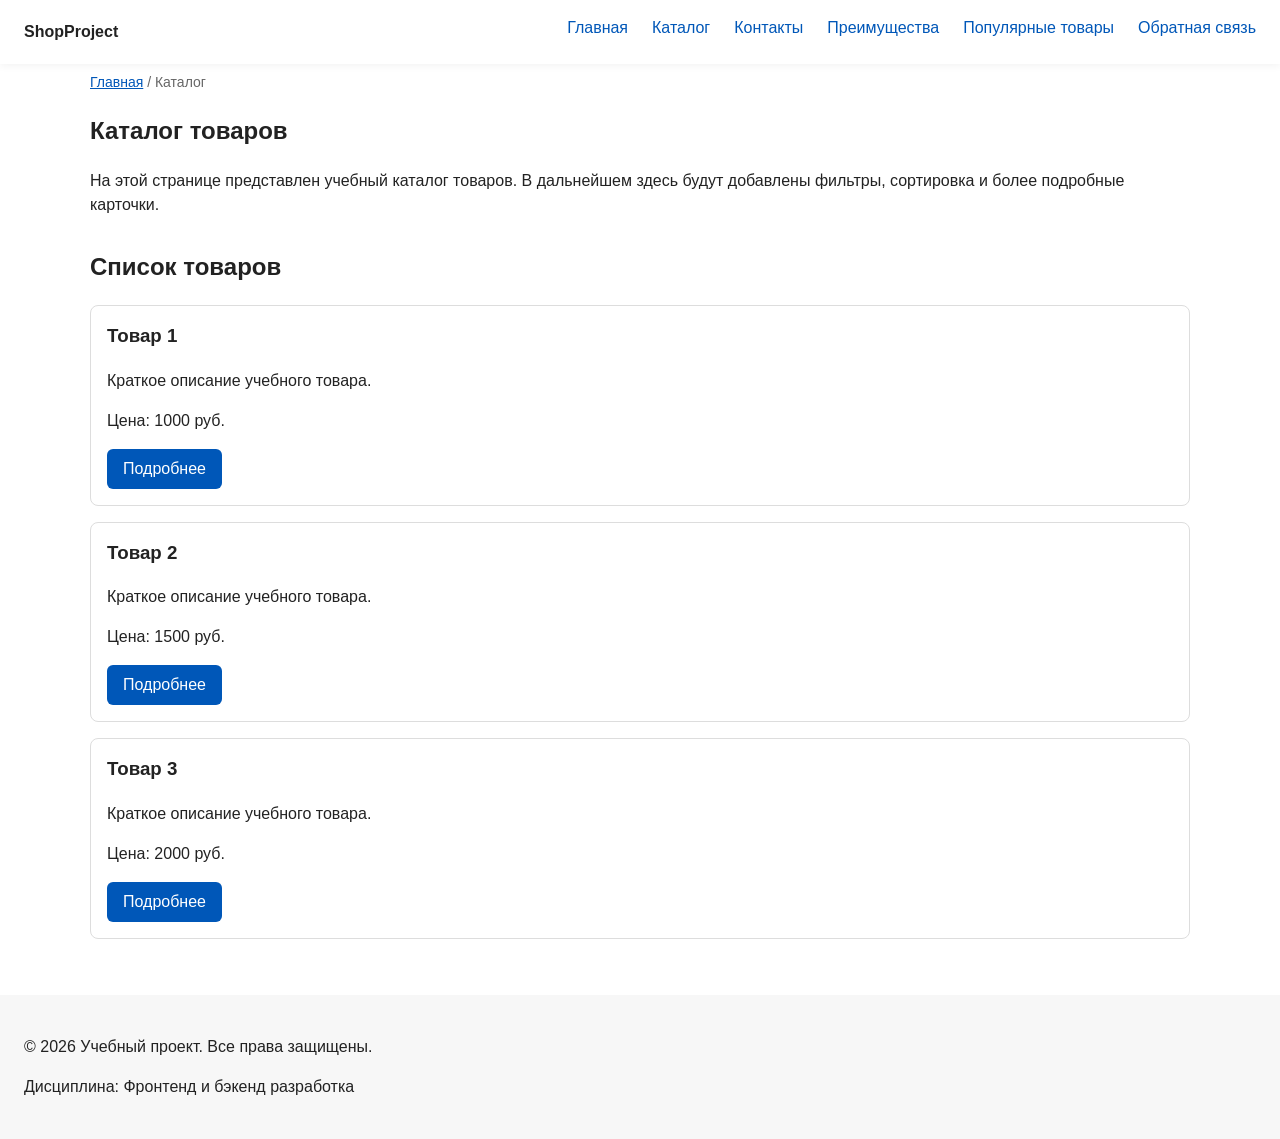
==== catalog.html @ c5d04561 "feat: add multi=page structure navigation and anchors" ====
<!DOCTYPE html>
<html lang="ru">
<head>
  <meta charset="UTF-8">
  <meta name="viewport" content="width=device-width, initial-scale=1.0">
  <meta name="description" content="Каталог товаров учебного интернет-магазина.">
  <title>Каталог товаров — Учебный интернет-магазин</title>
  <link rel="stylesheet" href="css/style.css">
</head>
<body>
  <header>
    <div class="site-header">
      <a class="site-logo" href="index.html">ShopProject</a>

      <nav class="site-nav" aria-label="Основная навигация">
        <ul class="site-nav__list">
          <li><a href="index.html">Главная</a></li>
          <li><a href="catalog.html">Каталог</a></li>
          <li><a href="contacts.html">Контакты</a></li>
          <li><a href="index.html#advantages">Преимущества</a></li>
          <li><a href="index.html#popular">Популярные товары</a></li>
          <li><a href="index.html#contacts">Обратная связь</a></li>
        </ul>
      </nav>
    </div>
  </header>

  <main>
    <nav class="breadcrumbs" aria-label="Хлебные крошки">
      <a href="index.html">Главная</a>
      <span>Каталог</span>
    </nav>

    <section class="section">
      <h1>Каталог товаров</h1>
      <p>
        На этой странице представлен учебный каталог товаров.
        В дальнейшем здесь будут добавлены фильтры, сортировка и более
        подробные карточки.
      </p>
    </section>

    <section class="section">
      <h2>Список товаров</h2>

      <article class="product-card">
        <h3>Товар 1</h3>
        <p>Краткое описание учебного товара.</p>
        <p>Цена: 1000 руб.</p>
        <a class="button" href="index.html#popular">Подробнее</a>
      </article>

      <article class="product-card">
        <h3>Товар 2</h3>
        <p>Краткое описание учебного товара.</p>
        <p>Цена: 1500 руб.</p>
        <a class="button" href="index.html#popular">Подробнее</a>
      </article>

      <article class="product-card">
        <h3>Товар 3</h3>
        <p>Краткое описание учебного товара.</p>
        <p>Цена: 2000 руб.</p>
        <a class="button" href="index.html#popular">Подробнее</a>
      </article>
    </section>
  </main>

  <footer>
    <p>&copy; 2026 Учебный проект. Все права защищены.</p>
    <p>Дисциплина: Фронтенд и бэкенд разработка</p>
  </footer>
</body>
</html>
---- css/style.css ----
/* ===============================
   1. Переменные проекта
   =============================== */

:root {
  /* Основные цвета проекта */
  --color-bg: #ffffff;
  --color-text: #222222;
  --color-muted: #666666;
  --color-primary: #0057b8;
  --color-primary-dark: #003f86;
  --color-border: #dddddd;
  --color-surface: #f7f7f7;
  --color-surface-accent: #eef5ff;
  --color-danger: #b00020;
  --color-success: #168a2f;
  --color-success-bg: #eefaf0;
  --color-white: #ffffff;

  /* Отступы */
  --space-xs: 4px;
  --space-sm: 8px;
  --space-md: 16px;
  --space-lg: 24px;
  --space-xl: 32px;

  /* Скругления */
  --radius-sm: 6px;
  --radius-md: 8px;
  --radius-lg: 12px;

  /* Размеры */
  --container-width: 1100px;
}

/* ===============================
   2. Базовые стили
   =============================== */

* {
  box-sizing: border-box;
}

body {
  margin: 0;
  font-family: Arial, sans-serif;
  line-height: 1.5;
  color: var(--color-text);
  background-color: var(--color-bg);
}

header,
main,
footer {
  padding: var(--space-lg);
}

/* ===============================
   3. Общие элементы интерфейса
   =============================== */

a {
  color: var(--color-primary);
}

a:hover {
  color: var(--color-primary-dark);
}

a:focus-visible {
  outline: 2px solid var(--color-primary);
  outline-offset: 3px;
}

.button,
.form-actions button {
  display: inline-block;
  padding: var(--space-sm) var(--space-md);
  color: var(--color-white);
  background-color: var(--color-primary);
  text-decoration: none;
  border: none;
  cursor: pointer;
  border-radius: var(--radius-sm);
}

.button:hover,
.form-actions button:hover {
  color: var(--color-white);
  background-color: var(--color-primary-dark);
}

.button:focus-visible,
.form-actions button:focus-visible {
  outline: 2px solid var(--color-primary);
  outline-offset: 3px;
}

.button:disabled,
.form-actions button:disabled {
  opacity: 0.6;
  cursor: not-allowed;
}

/* ===============================
   4. Компоненты страницы
   =============================== */

header {
  background-color: var(--color-surface);
}

footer {
  background-color: var(--color-surface);
}

.site-header {
  display: flex;
  justify-content: space-between;
  align-items: center;
  position: fixed;
  top: 0;
  left: 0;
  right: 0;
  z-index: 100;
  padding: 16px 24px;
  background: #fff;
  box-shadow: 0 2px 8px rgba(0,0,0,0.05);
}

.site-logo {
  font-weight: bold;
  text-decoration: none;
  color: var(--color-text);
}

.site-nav__list {
  display: flex;
  gap: 24px;
  list-style: none;
  margin: 0;
  padding: 0;
}

.site-nav__list li {
  margin-bottom: var(--space-sm);
}

.site-nav__list a {
  text-decoration: none;
}

.site-logo:hover {
  color: var(--color-primary-dark);
}

.site-nav__list a:hover {
  text-decoration: underline;
}

.hero {
  text-align: center;
  max-width: var(--container-width);
  margin: 0 auto var(--space-xl);
  padding: var(--space-xl) var(--space-lg);
  background-color: var(--color-surface-accent);
  border-radius: var(--radius-lg);
}

.section {
  max-width: var(--container-width);
  margin: 0 auto var(--space-xl);
}

.section h2 {
  margin-top: 0;
}

.product-card {
  margin-bottom: var(--space-md);
  padding: var(--space-md);
  border: 1px solid var(--color-border);
  border-radius: var(--radius-md);
  background-color: var(--color-bg);
}

.product-card:hover {
  border-color: var(--color-primary);
}

.product-card h3 {
  margin-top: 0;
}

.aside-info {
  max-width: var(--container-width);
  margin: 0 auto var(--space-xl);
  padding: var(--space-md);
  border-left: 4px solid var(--color-primary);
  background-color: var(--color-surface);
}

.advantages-list {
  display: grid;
  grid-template-columns: repeat(auto-fill, minmax(220px, 1fr));
  gap: var(--space-md);
  list-style: none;
  padding: 0;
  margin: 0;
}

.advantages-list li {
  padding: var(--space-md);
  background-color: var(--color-surface);
  border-left: 4px solid var(--color-primary);
  border-radius: var(--radius-md);
}

/* ===============================
   5. Форма и модальное окно
   =============================== */

.order-dialog {
  width: min(100% - var(--space-xl), 560px);
  padding: var(--space-lg);
  border: none;
  border-radius: var(--radius-lg);
}

.order-dialog::backdrop {
  background-color: rgba(0, 0, 0, 0.5);
}

.form-field {
  margin-bottom: var(--space-md);
}

.form-field label {
  display: block;
  margin-bottom: var(--space-xs);
}

.form-field input,
.form-field select,
.form-field textarea {
  width: 100%;
  padding: 10px 12px;
  border: 1px solid var(--color-border);
  border-radius: var(--radius-sm);
  font: inherit;
}

.form-field input[type="checkbox"] {
  width: auto;
}

.form-field small {
  display: block;
  margin-top: var(--space-xs);
  color: var(--color-muted);
}

.form-field input:hover,
.form-field select:hover,
.form-field textarea:hover {
  border-color: var(--color-primary);
}

.form-field input:focus,
.form-field select:focus,
.form-field textarea:focus {
  border-color: var(--color-primary);
}

.form-field input:focus-visible,
.form-field select:focus-visible,
.form-field textarea:focus-visible {
  outline: 2px solid var(--color-primary);
  outline-offset: 3px;
}

.form-field input[aria-invalid="true"],
.form-field select[aria-invalid="true"],
.form-field textarea[aria-invalid="true"] {
  border-color: var(--color-danger);
}

.form-actions {
  display: flex;
  gap: var(--space-md);
  margin-top: var(--space-lg);
}

.success-message {
  max-width: var(--container-width);
  margin: var(--space-lg) auto;
  padding: var(--space-md);
  border-left: 4px solid var(--color-success);
  background-color: var(--color-success-bg);
}

.breadcrumbs {
  max-width: var(--container-width);
  margin: 0 auto var(--space-md);
  font-size: 14px;
  color: var(--color-muted);
}

.breadcrumbs a {
  color: var(--color-primary);
}

.breadcrumbs span::before {
  content: " / ";
  color: var(--color-muted);
}

html {
  scroll-behavior: smooth;
}

:target {
  outline: 2px dashed var(--color-primary);
  outline-offset: 4px;
}
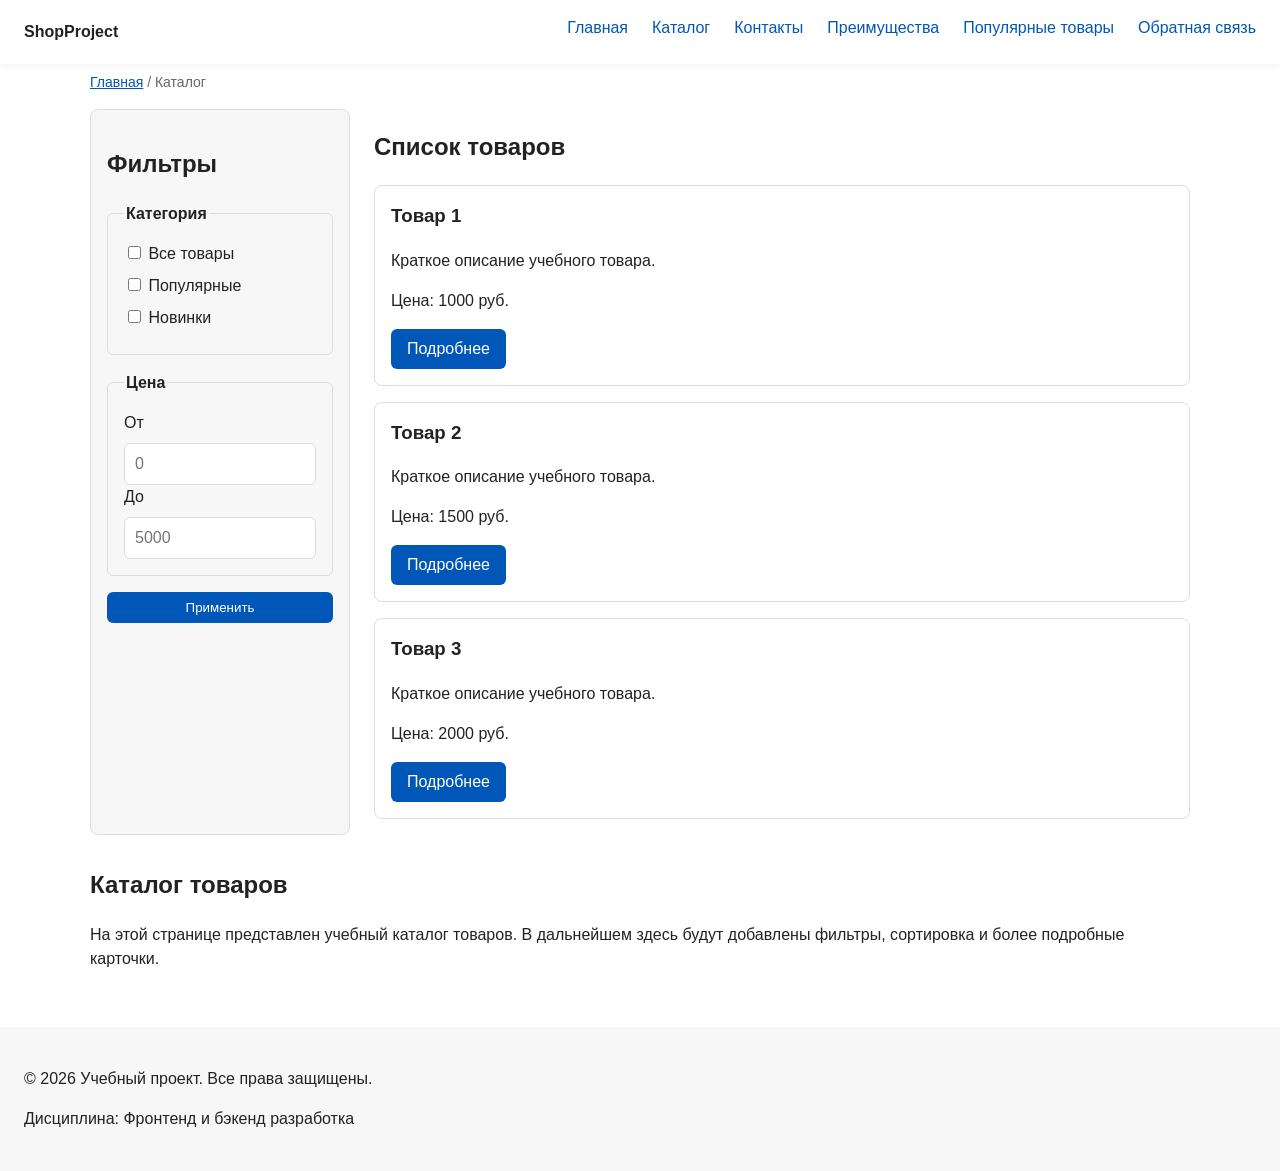
==== commit 4cfdbcc8: "feat: add flex navigation and grid catalog layout" ====
--- a/catalog.html
+++ b/catalog.html
@@ -30,19 +30,48 @@
       <a href="index.html">Главная</a>
       <span>Каталог</span>
     </nav>
+    <section class="catalog-layout">
+  <aside class="catalog-filters">
+    <h2>Фильтры</h2>
 
-    <section class="section">
-      <h1>Каталог товаров</h1>
-      <p>
-        На этой странице представлен учебный каталог товаров.
-        В дальнейшем здесь будут добавлены фильтры, сортировка и более
-        подробные карточки.
-      </p>
-    </section>
+    <form class="filters-form" action="#" method="get">
+      <fieldset>
+        <legend>Категория</legend>
 
-    <section class="section">
-      <h2>Список товаров</h2>
+        <label>
+          <input type="checkbox" name="category" value="all">
+          Все товары
+        </label>
 
+        <label>
+          <input type="checkbox" name="category" value="popular">
+          Популярные
+        </label>
+
+        <label>
+          <input type="checkbox" name="category" value="new">
+          Новинки
+        </label>
+      </fieldset>
+
+      <fieldset>
+        <legend>Цена</legend>
+
+        <label for="price-from">От</label>
+        <input id="price-from" name="price-from" type="number" min="0" placeholder="0">
+
+        <label for="price-to">До</label>
+        <input id="price-to" name="price-to" type="number" min="0" placeholder="5000">
+      </fieldset>
+
+      <button class="button" type="submit">Применить</button>
+    </form>
+  </aside>
+
+  <section class="catalog-products">
+    <h2>Список товаров</h2>
+
+    <div class="products-grid">
       <article class="product-card">
         <h3>Товар 1</h3>
         <p>Краткое описание учебного товара.</p>
@@ -63,7 +92,24 @@
         <p>Цена: 2000 руб.</p>
         <a class="button" href="index.html#popular">Подробнее</a>
       </article>
+    </div>
+  </section>
+</section>
+
+    <section class="section">
+      <h1>Каталог товаров</h1>
+      <p>
+        На этой странице представлен учебный каталог товаров.
+        В дальнейшем здесь будут добавлены фильтры, сортировка и более
+        подробные карточки.
+      </p>
     </section>
+
+    <!-- <section class="section">
+      <h2>Список товаров</h2>
+
+      
+    </section> -->
   </main>
 
   <footer>
--- a/css/style.css
+++ b/css/style.css
@@ -323,3 +323,53 @@
   outline: 2px dashed var(--color-primary);
   outline-offset: 4px;
 }
+
+.catalog-layout {
+  max-width: var(--container-width);
+  margin: 0 auto var(--space-xl);
+  display: grid;
+  grid-template-columns: 260px 1fr;
+  grid-template-areas: "filters products";
+  gap: var(--space-lg);
+}
+
+.catalog-filters {
+  grid-area: filters;
+  padding: var(--space-md);
+  border: 1px solid var(--color-border);
+  border-radius: var(--radius-md);
+  background-color: var(--color-surface);
+}
+
+.catalog-products {
+  grid-area: products;
+}
+
+.filters-form {
+  display: grid;
+  gap: var(--space-md);
+}
+
+.filters-form fieldset {
+  margin: 0;
+  padding: var(--space-md);
+  border: 1px solid var(--color-border);
+  border-radius: var(--radius-sm);
+}
+
+.filters-form legend {
+  font-weight: 700;
+}
+
+.filters-form label {
+  display: block;
+  margin-bottom: var(--space-sm);
+}
+
+.filters-form input[type="number"] {
+  width: 100%;
+  padding: 8px 10px;
+  border: 1px solid var(--color-border);
+  border-radius: var(--radius-sm);
+  font: inherit;
+}
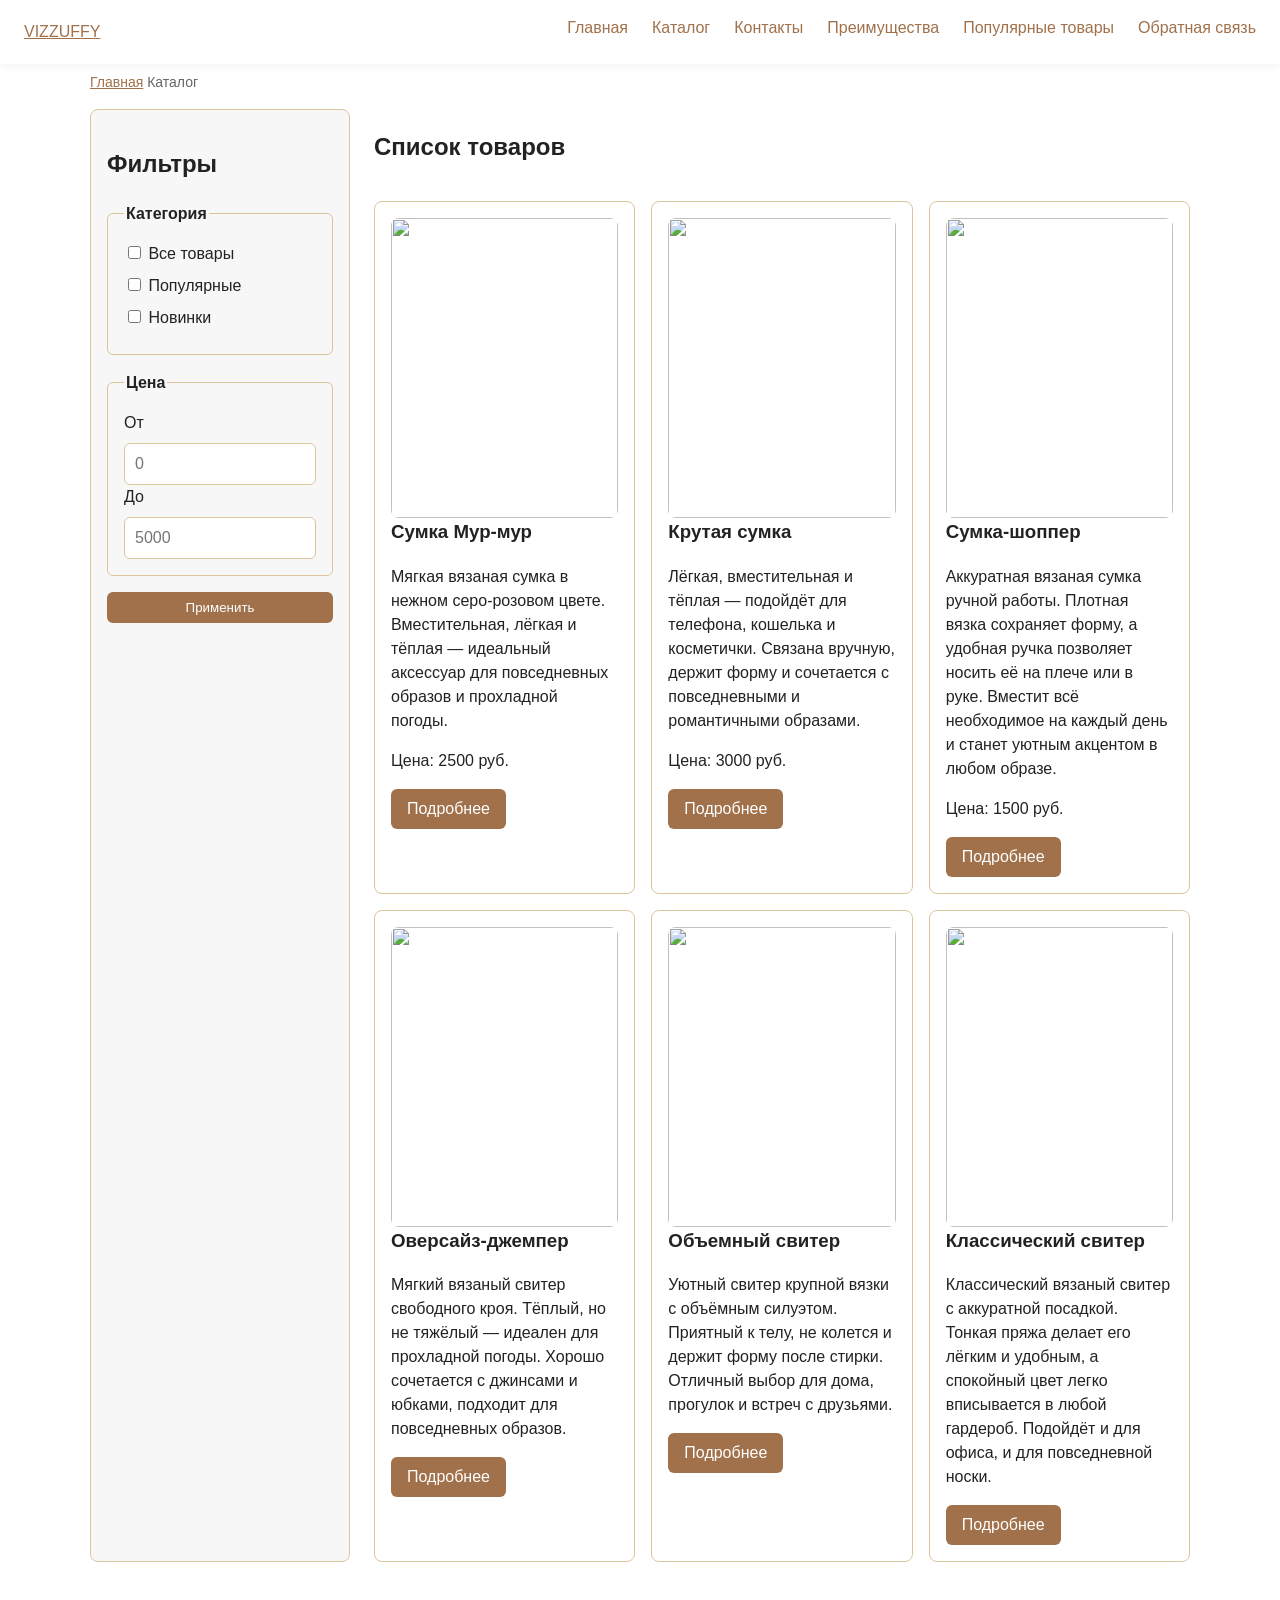
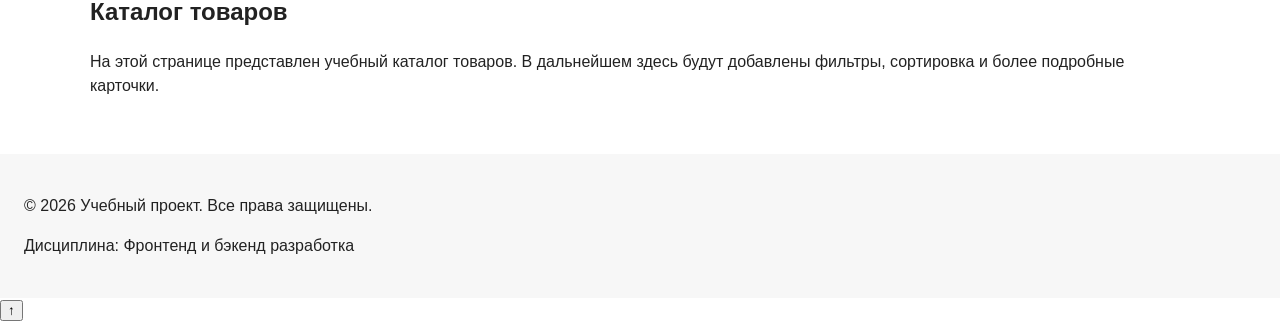
==== commit 688fc4af: "собственные доработки" ====
--- a/catalog.html
+++ b/catalog.html
@@ -4,13 +4,13 @@
   <meta charset="UTF-8">
   <meta name="viewport" content="width=device-width, initial-scale=1.0">
   <meta name="description" content="Каталог товаров учебного интернет-магазина.">
-  <title>Каталог товаров — Учебный интернет-магазин</title>
+  <title>Каталог товаров — Вязанные товары ручной работы</title>
   <link rel="stylesheet" href="css/style.css">
 </head>
 <body>
   <header>
     <div class="site-header">
-      <a class="site-logo" href="index.html">ShopProject</a>
+      <a class="site-logo" href="index.html">VIZZUFFY</a>
 
       <nav class="site-nav" aria-label="Основная навигация">
         <ul class="site-nav__list">
@@ -72,24 +72,45 @@
     <h2>Список товаров</h2>
 
     <div class="products-grid">
-      <article class="product-card">
-        <h3>Товар 1</h3>
-        <p>Краткое описание учебного товара.</p>
-        <p>Цена: 1000 руб.</p>
+      <article class="product-card" data-category="bags">
+        <img class="card-image" src="https://i.pinimg.com/originals/63/60/b8/6360b8467e60aa4ae4e73cc562774100.jpg?nii=t">
+        <h3>Сумка Мур-мур</h3>
+        <p>Мягкая вязаная сумка в нежном серо-розовом цвете. Вместительная, лёгкая и тёплая — идеальный аксессуар для повседневных образов и прохладной погоды.</p>
+        <p>Цена: 2500 руб.</p>
         <a class="button" href="index.html#popular">Подробнее</a>
       </article>
 
-      <article class="product-card">
-        <h3>Товар 2</h3>
-        <p>Краткое описание учебного товара.</p>
+      <article class="product-card" data-category="bags">
+        <img class="card-image" src="https://cs5.livemaster.ru/storage/0d/b0/7f0f68cb4814e8815391e8f4b6gt--sumki-sumka-vyazanaya-ruchnoj-raboty-hlopok-chernaya.jpg">
+        <h3>Крутая сумка</h3>
+        <p>Лёгкая, вместительная и тёплая — подойдёт для телефона, кошелька и косметички. Связана вручную, держит форму и сочетается с повседневными и романтичными образами.</p>
+        <p>Цена: 3000 руб.</p>
+        <a class="button" href="index.html#popular">Подробнее</a>
+      </article>
+
+      <article class="product-card" data-category="bags">
+        <img class="card-image" src="https://i.pinimg.com/originals/f4/cf/68/f4cf68cd416b99ff69c594500c74210a.webp?nii=t">
+        <h3>Сумка-шоппер</h3>
+        <p>Аккуратная вязаная сумка ручной работы. Плотная вязка сохраняет форму, а удобная ручка позволяет носить её на плече или в руке. Вместит всё необходимое на каждый день и станет уютным акцентом в любом образе.</p>
         <p>Цена: 1500 руб.</p>
         <a class="button" href="index.html#popular">Подробнее</a>
       </article>
-
-      <article class="product-card">
-        <h3>Товар 3</h3>
-        <p>Краткое описание учебного товара.</p>
-        <p>Цена: 2000 руб.</p>
+      <article class="product-card" data-category="sweater">
+        <img class="card-image" src="https://img-edg.joomcdn.net/0bfc8eba65635ffcc737f20ed9cdea19465d0588_original.jpeg">
+        <h3>Оверсайз-джемпер</h3>
+        <p>Мягкий вязаный свитер свободного кроя. Тёплый, но не тяжёлый — идеален для прохладной погоды. Хорошо сочетается с джинсами и юбками, подходит для повседневных образов.</p>
+        <a class="button" href="index.html#popular">Подробнее</a>
+      </article>
+      <article class="product-card" data-category="sweater">
+        <img class="card-image" src="https://cs1.livemaster.ru/storage/8c/08/1058fa3f1de74f67e6e8a7ef3c9y--odezhda-vyazanyj-sviter-iz-100-procent-peruanskoj-shersti.jpg">
+        <h3>Объемный свитер</h3>
+        <p>Уютный свитер крупной вязки с объёмным силуэтом. Приятный к телу, не колется и держит форму после стирки. Отличный выбор для дома, прогулок и встреч с друзьями.</p>
+        <a class="button" href="index.html#popular">Подробнее</a>
+      </article>
+      <article class="product-card" data-category="sweater">
+        <img class="card-image" src="https://cs2.livemaster.ru/storage/fe/89/ee93f611ab45e51d68b97ccb25lg--odezhda-vyazanyj-sviter-iz-kid-mohera-s-vyrezom.jpg">
+        <h3>Классический свитер</h3>
+        <p>Классический вязаный свитер с аккуратной посадкой. Тонкая пряжа делает его лёгким и удобным, а спокойный цвет легко вписывается в любой гардероб. Подойдёт и для офиса, и для повседневной носки.</p>
         <a class="button" href="index.html#popular">Подробнее</a>
       </article>
     </div>
@@ -116,5 +137,6 @@
     <p>&copy; 2026 Учебный проект. Все права защищены.</p>
     <p>Дисциплина: Фронтенд и бэкенд разработка</p>
   </footer>
+<button class="to-top" id="toTop" type="button" aria-label="Наверх">↑</button>
 </body>
 </html>
--- a/css/style.css
+++ b/css/style.css
@@ -7,11 +7,11 @@
   --color-bg: #ffffff;
   --color-text: #222222;
   --color-muted: #666666;
-  --color-primary: #0057b8;
-  --color-primary-dark: #003f86;
-  --color-border: #dddddd;
+  --color-primary: #a0714a;
+  --color-primary-dark: #612809;
+  --color-border: #dbc69c;
   --color-surface: #f7f7f7;
-  --color-surface-accent: #eef5ff;
+  --color-surface-accent: #fff4ee;
   --color-danger: #b00020;
   --color-success: #168a2f;
   --color-success-bg: #eefaf0;
@@ -128,7 +128,7 @@
   box-shadow: 0 2px 8px rgba(0,0,0,0.05);
 }
 
-.site-logo {
+.site-header__logo {
   font-weight: bold;
   text-decoration: none;
   color: var(--color-text);
@@ -190,6 +190,17 @@
 
 .product-card h3 {
   margin-top: 0;
+}
+
+.products-grid {
+  display: grid;
+  grid-template-columns: repeat(3, 1fr);
+  gap: var(--space-md);
+}
+
+/* Убираем нижний отступ у карточек внутри сетки */
+.products-grid .product-card {
+  margin-bottom: 0;
 }
 
 .aside-info {
@@ -306,14 +317,15 @@
   color: var(--color-muted);
 }
 
-.breadcrumbs a {
+.breadcrumbs__link {
   color: var(--color-primary);
 }
 
-.breadcrumbs span::before {
+.breadcrumbs__current::before {
   content: " / ";
   color: var(--color-muted);
 }
+
 
 html {
   scroll-behavior: smooth;
@@ -343,6 +355,19 @@
 
 .catalog-products {
   grid-area: products;
+  display: flex;
+  flex-wrap: wrap;
+  gap: var(--space-md);
+}
+
+.card-image {
+  width: 100%;
+  max-width: 300px;
+  height: 300px;
+  object-fit: cover;
+  object-position: center;
+  display: block;
+  border-radius: 8px;
 }
 
 .filters-form {
@@ -373,3 +398,4 @@
   border-radius: var(--radius-sm);
   font: inherit;
 }
+
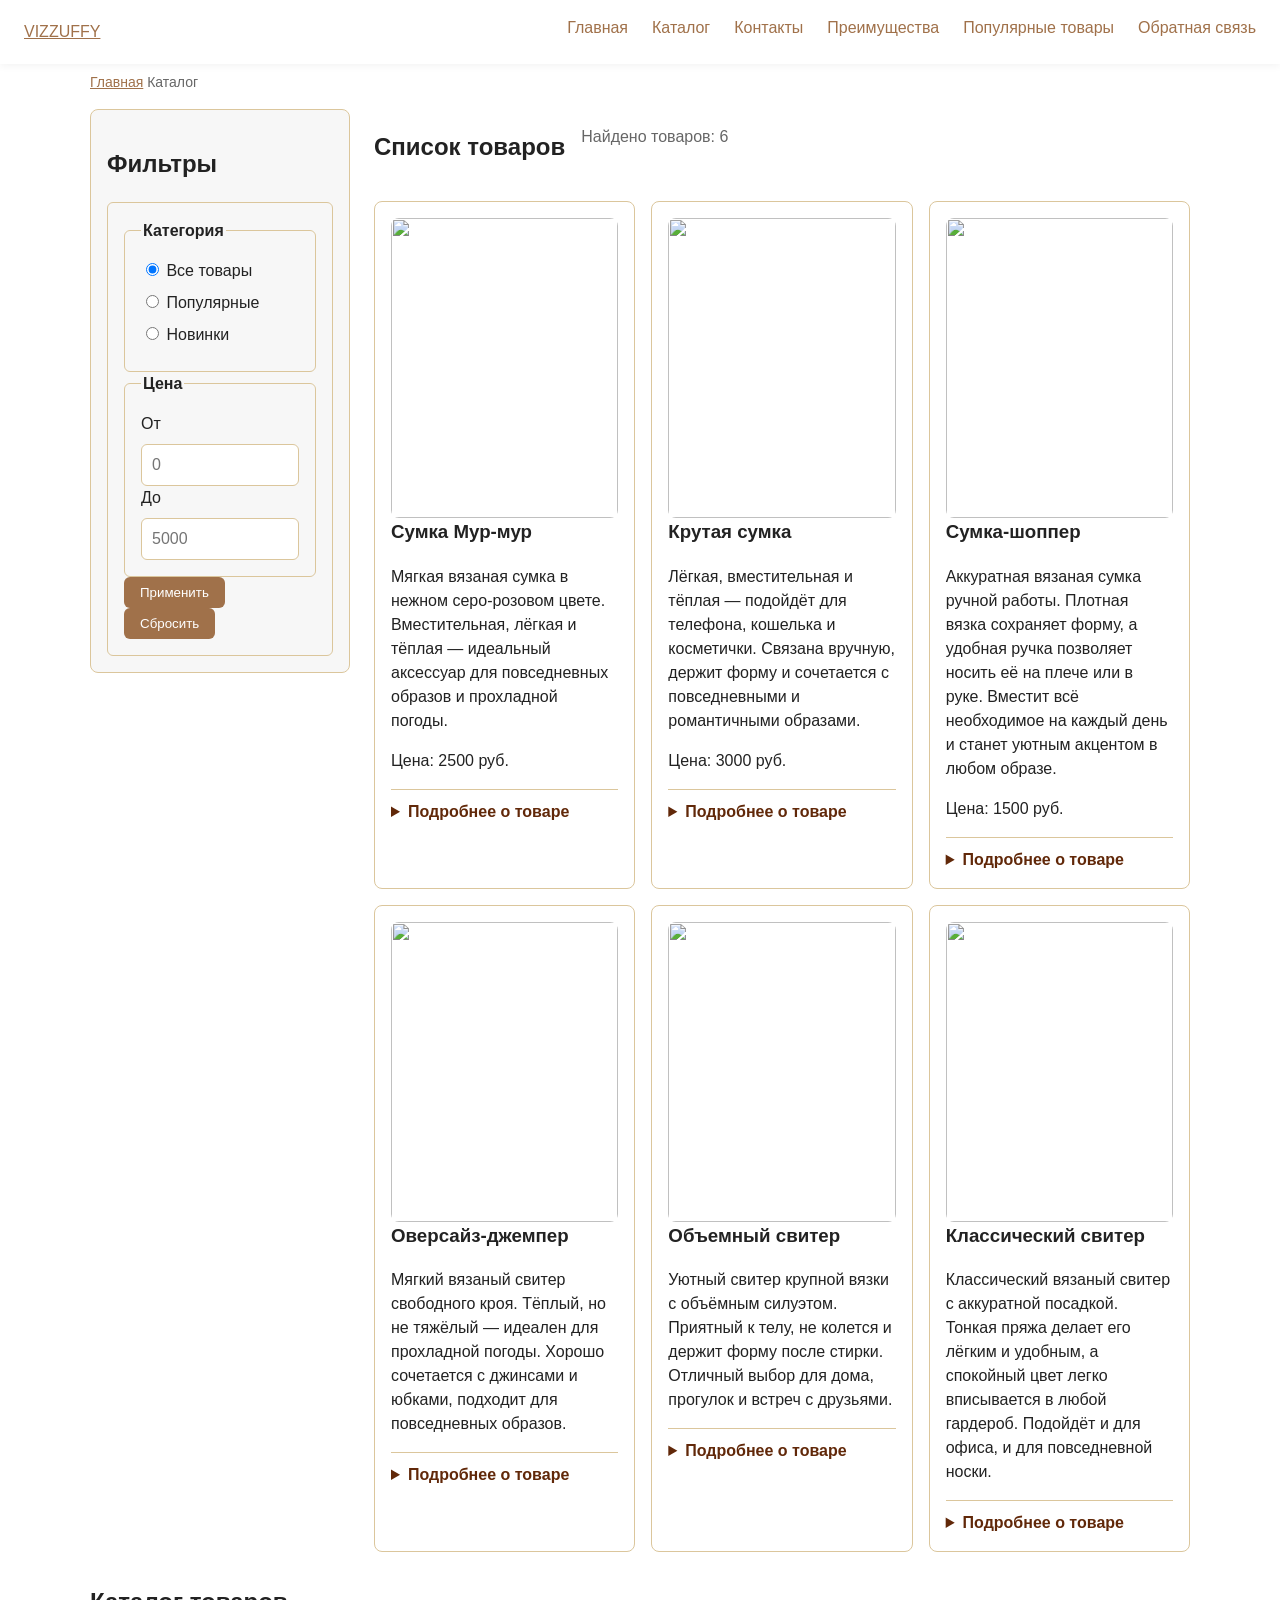
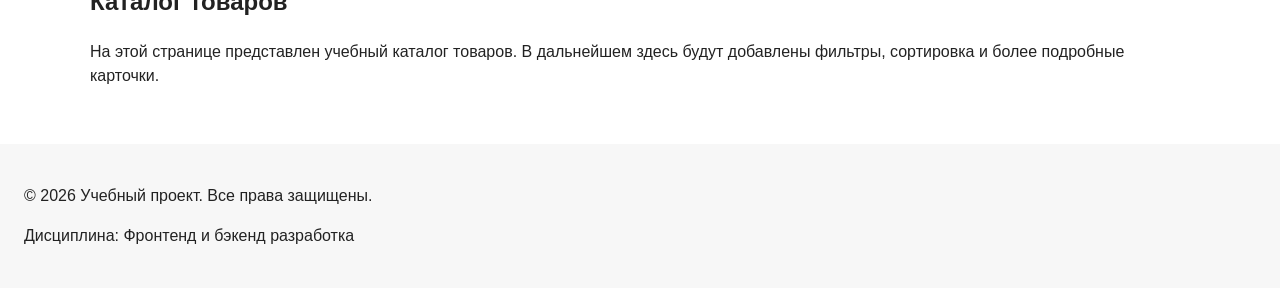
==== commit ae683d11: "Добавлена фиксированная кнопка ,,наверх,, , sticky-фильтр, подробная информация о товаре,блок часто " ====
--- a/catalog.html
+++ b/catalog.html
@@ -6,6 +6,7 @@
   <meta name="description" content="Каталог товаров учебного интернет-магазина.">
   <title>Каталог товаров — Вязанные товары ручной работы</title>
   <link rel="stylesheet" href="css/style.css">
+  <script src="js/main.js" defer></script>
 </head>
 <body>
   <header>
@@ -34,25 +35,35 @@
   <aside class="catalog-filters">
     <h2>Фильтры</h2>
 
-    <form class="filters-form" action="#" method="get">
+    <form class="filters-form" id="catalog-filter-form">
       <fieldset>
-        <legend>Категория</legend>
-
-        <label>
-          <input type="checkbox" name="category" value="all">
-          Все товары
-        </label>
-
-        <label>
-          <input type="checkbox" name="category" value="popular">
-          Популярные
-        </label>
-
-        <label>
-          <input type="checkbox" name="category" value="new">
-          Новинки
-        </label>
-      </fieldset>
+        
+<fieldset>
+  <legend>Категория</legend>
+
+  <label>
+    <input type="radio"
+           name="category"
+           value="all"
+           checked>
+    Все товары
+  </label>
+
+  <label>
+    <input type="radio"
+           name="category"
+           value="popular">
+    Популярные
+  </label>
+
+  <label>
+    <input type="radio"
+           name="category"
+           value="new">
+    Новинки
+  </label>
+</fieldset>
+
 
       <fieldset>
         <legend>Цена</legend>
@@ -65,53 +76,127 @@
       </fieldset>
 
       <button class="button" type="submit">Применить</button>
+      <button class="button" type="reset">
+        Сбросить
+      </button>
     </form>
   </aside>
 
   <section class="catalog-products">
     <h2>Список товаров</h2>
+    <p id="filter-result">
+  Найдено товаров: 6
+</p>
 
     <div class="products-grid">
-      <article class="product-card" data-category="bags">
-        <img class="card-image" src="https://i.pinimg.com/originals/63/60/b8/6360b8467e60aa4ae4e73cc562774100.jpg?nii=t">
+<article class="product-card" data-category="popular" data-price="2500"> 
+         <img class="card-image" src="https://i.pinimg.com/originals/63/60/b8/6360b8467e60aa4ae4e73cc562774100.jpg?nii=t">
         <h3>Сумка Мур-мур</h3>
         <p>Мягкая вязаная сумка в нежном серо-розовом цвете. Вместительная, лёгкая и тёплая — идеальный аксессуар для повседневных образов и прохладной погоды.</p>
         <p>Цена: 2500 руб.</p>
-        <a class="button" href="index.html#popular">Подробнее</a>
-      </article>
-
-      <article class="product-card" data-category="bags">
-        <img class="card-image" src="https://cs5.livemaster.ru/storage/0d/b0/7f0f68cb4814e8815391e8f4b6gt--sumki-sumka-vyazanaya-ruchnoj-raboty-hlopok-chernaya.jpg">
+        
+<details class="product-details">
+  <summary>Подробнее о товаре</summary>
+
+  <p><strong>Материал:</strong> мягкая пряжа.</p>
+  <p><strong>Цвет:</strong> серо-розовый.</p>
+  <p><strong>Особенности:</strong> ручная вязка,
+    удобная форма, небольшой вес.</p>
+  <p><strong>Уход:</strong> бережная ручная стирка,
+    сушка в горизонтальном положении.</p>
+</details>
+
+      </article>
+
+<article class="product-card" data-category="popular" data-price="3000">        <img class="card-image" src="https://cs5.livemaster.ru/storage/0d/b0/7f0f68cb4814e8815391e8f4b6gt--sumki-sumka-vyazanaya-ruchnoj-raboty-hlopok-chernaya.jpg">
         <h3>Крутая сумка</h3>
         <p>Лёгкая, вместительная и тёплая — подойдёт для телефона, кошелька и косметички. Связана вручную, держит форму и сочетается с повседневными и романтичными образами.</p>
         <p>Цена: 3000 руб.</p>
-        <a class="button" href="index.html#popular">Подробнее</a>
-      </article>
-
-      <article class="product-card" data-category="bags">
-        <img class="card-image" src="https://i.pinimg.com/originals/f4/cf/68/f4cf68cd416b99ff69c594500c74210a.webp?nii=t">
+       
+<details class="product-details">
+  <summary>Подробнее о товаре</summary>
+
+  <p><strong>Цвет:</strong> чёрный.</p>
+  <p><strong>Особенности:</strong> ручная вязка,
+    вместительность и удобные ручки.</p>
+  <p><strong>Назначение:</strong> для повседневного
+    использования.</p>
+  <p><strong>Уход:</strong> деликатная стирка
+    и горизонтальная сушка.</p>
+</details>
+
+      </article>
+
+<article class="product-card" data-category="new" data-price="1500">        <img class="card-image" src="https://i.pinimg.com/originals/f4/cf/68/f4cf68cd416b99ff69c594500c74210a.webp?nii=t">
         <h3>Сумка-шоппер</h3>
         <p>Аккуратная вязаная сумка ручной работы. Плотная вязка сохраняет форму, а удобная ручка позволяет носить её на плече или в руке. Вместит всё необходимое на каждый день и станет уютным акцентом в любом образе.</p>
         <p>Цена: 1500 руб.</p>
-        <a class="button" href="index.html#popular">Подробнее</a>
-      </article>
-      <article class="product-card" data-category="sweater">
-        <img class="card-image" src="https://img-edg.joomcdn.net/0bfc8eba65635ffcc737f20ed9cdea19465d0588_original.jpeg">
+        
+<details class="product-details">
+  <summary>Подробнее о товаре</summary>
+
+  <p><strong>Тип:</strong> вязаная сумка-шоппер.</p>
+  <p><strong>Особенности:</strong> плотная вязка,
+    удобные ручки, вместительность.</p>
+  <p><strong>Назначение:</strong> прогулки,
+    покупки и повседневные образы.</p>
+  <p><strong>Уход:</strong> бережная стирка.</p>
+</details>
+
+      </article>
+<article class="product-card" data-category="new" data-price="">
+          <img class="card-image" src="https://img-edg.joomcdn.net/0bfc8eba65635ffcc737f20ed9cdea19465d0588_original.jpeg">
         <h3>Оверсайз-джемпер</h3>
         <p>Мягкий вязаный свитер свободного кроя. Тёплый, но не тяжёлый — идеален для прохладной погоды. Хорошо сочетается с джинсами и юбками, подходит для повседневных образов.</p>
-        <a class="button" href="index.html#popular">Подробнее</a>
-      </article>
-      <article class="product-card" data-category="sweater">
-        <img class="card-image" src="https://cs1.livemaster.ru/storage/8c/08/1058fa3f1de74f67e6e8a7ef3c9y--odezhda-vyazanyj-sviter-iz-100-procent-peruanskoj-shersti.jpg">
+        
+<details class="product-details">
+  <summary>Подробнее о товаре</summary>
+
+  <p><strong>Фасон:</strong> свободный оверсайз.</p>
+  <p><strong>Особенности:</strong> мягкая вязка,
+    комфортная посадка.</p>
+  <p><strong>Сочетания:</strong> джинсы, брюки,
+    юбки.</p>
+  <p><strong>Уход:</strong> деликатная стирка,
+    сушка на горизонтальной поверхности.</p>
+</details>
+
+      </article>
+<article class="product-card" data-category="popular" data-price="">
+          <img class="card-image" src="https://cs1.livemaster.ru/storage/8c/08/1058fa3f1de74f67e6e8a7ef3c9y--odezhda-vyazanyj-sviter-iz-100-procent-peruanskoj-shersti.jpg">
         <h3>Объемный свитер</h3>
         <p>Уютный свитер крупной вязки с объёмным силуэтом. Приятный к телу, не колется и держит форму после стирки. Отличный выбор для дома, прогулок и встреч с друзьями.</p>
-        <a class="button" href="index.html#popular">Подробнее</a>
-      </article>
-      <article class="product-card" data-category="sweater">
-        <img class="card-image" src="https://cs2.livemaster.ru/storage/fe/89/ee93f611ab45e51d68b97ccb25lg--odezhda-vyazanyj-sviter-iz-kid-mohera-s-vyrezom.jpg">
+        
+<details class="product-details">
+  <summary>Подробнее о товаре</summary>
+
+  <p><strong>Фасон:</strong> объёмный.</p>
+  <p><strong>Особенности:</strong> крупная вязка,
+    мягкая фактура и уютный силуэт.</p>
+  <p><strong>Назначение:</strong> прохладная
+    погода и повседневная носка.</p>
+  <p><strong>Уход:</strong> бережная стирка,
+    хранение в сложенном виде.</p>
+</details>
+
+      </article>
+<article class="product-card" data-category="new" data-price="">
+          <img class="card-image" src="https://cs2.livemaster.ru/storage/fe/89/ee93f611ab45e51d68b97ccb25lg--odezhda-vyazanyj-sviter-iz-kid-mohera-s-vyrezom.jpg">
         <h3>Классический свитер</h3>
         <p>Классический вязаный свитер с аккуратной посадкой. Тонкая пряжа делает его лёгким и удобным, а спокойный цвет легко вписывается в любой гардероб. Подойдёт и для офиса, и для повседневной носки.</p>
-        <a class="button" href="index.html#popular">Подробнее</a>
+        
+<details class="product-details">
+  <summary>Подробнее о товаре</summary>
+
+  <p><strong>Фасон:</strong> классический.</p>
+  <p><strong>Особенности:</strong> аккуратная
+    посадка и лаконичный дизайн.</p>
+  <p><strong>Назначение:</strong> офис,
+    учёба и повседневная носка.</p>
+  <p><strong>Уход:</strong> деликатная стирка
+    и горизонтальная сушка.</p>
+</details>
+
       </article>
     </div>
   </section>
@@ -137,6 +222,14 @@
     <p>&copy; 2026 Учебный проект. Все права защищены.</p>
     <p>Дисциплина: Фронтенд и бэкенд разработка</p>
   </footer>
-<button class="to-top" id="toTop" type="button" aria-label="Наверх">↑</button>
+
+<button
+  class="back-to-top"
+  id="back-to-top"
+  type="button"
+  aria-label="Наверх">
+  ↑
+</button>
+
 </body>
 </html>
--- a/css/style.css
+++ b/css/style.css
@@ -176,6 +176,12 @@
   margin-top: 0;
 }
 
+.otziv-grid {
+  display: grid;
+  grid-template-columns: repeat(3, 1fr);
+  gap: var(--space-md);
+}
+
 .product-card {
   margin-bottom: var(--space-md);
   padding: var(--space-md);
@@ -351,6 +357,10 @@
   border: 1px solid var(--color-border);
   border-radius: var(--radius-md);
   background-color: var(--color-surface);
+  position: sticky;
+  top: 85px;
+  align-self: start;
+
 }
 
 .catalog-products {
@@ -399,3 +409,92 @@
   font: inherit;
 }
 
+
+/* Подробное описание товаров */
+
+.product-details {
+  margin-top: 15px;
+  padding-top: 10px;
+  border-top: 1px solid var(--color-border);
+}
+
+.product-details summary {
+  cursor: pointer;
+  font-weight: bold;
+  color: var(--color-primary-dark);
+}
+
+.product-details p {
+  margin-top: 10px;
+  line-height: 1.5;
+}
+
+/* Скрытые товары */
+
+.product-card[hidden] {
+  display: none;
+}
+
+#filter-result {
+  color: var(--color-muted);
+  margin-bottom: 15px;
+}
+
+/* Часто задаваемые вопросы */
+
+.faq details {
+  margin-bottom: 10px;
+  padding: 15px;
+  border: 1px solid var(--color-border);
+  border-radius: var(--radius-md);
+  background-color: var(--color-surface);
+}
+
+.faq summary {
+  cursor: pointer;
+  font-weight: bold;
+  color: var(--color-primary-dark);
+}
+
+.faq details[open] {
+  background-color: var(--color-surface-accent);
+}
+
+.faq p {
+  margin-top: 10px;
+  line-height: 1.6;
+}
+
+/* Кнопка наверх */
+
+.back-to-top {
+  position: fixed;
+  right: 25px;
+  bottom: 25px;
+
+  width: 50px;
+  height: 50px;
+
+  border: none;
+  border-radius: 50%;
+
+  background-color: var(--color-primary);
+  color: white;
+  font-size: 26px;
+
+  cursor: pointer;
+  z-index: 1000;
+
+  opacity: 0;
+  visibility: hidden;
+  transition: 0.3s;
+}
+
+.back-to-top--visible {
+  opacity: 1;
+  visibility: visible;
+}
+
+.back-to-top:hover {
+  background-color: var(--color-primary-dark);
+}
